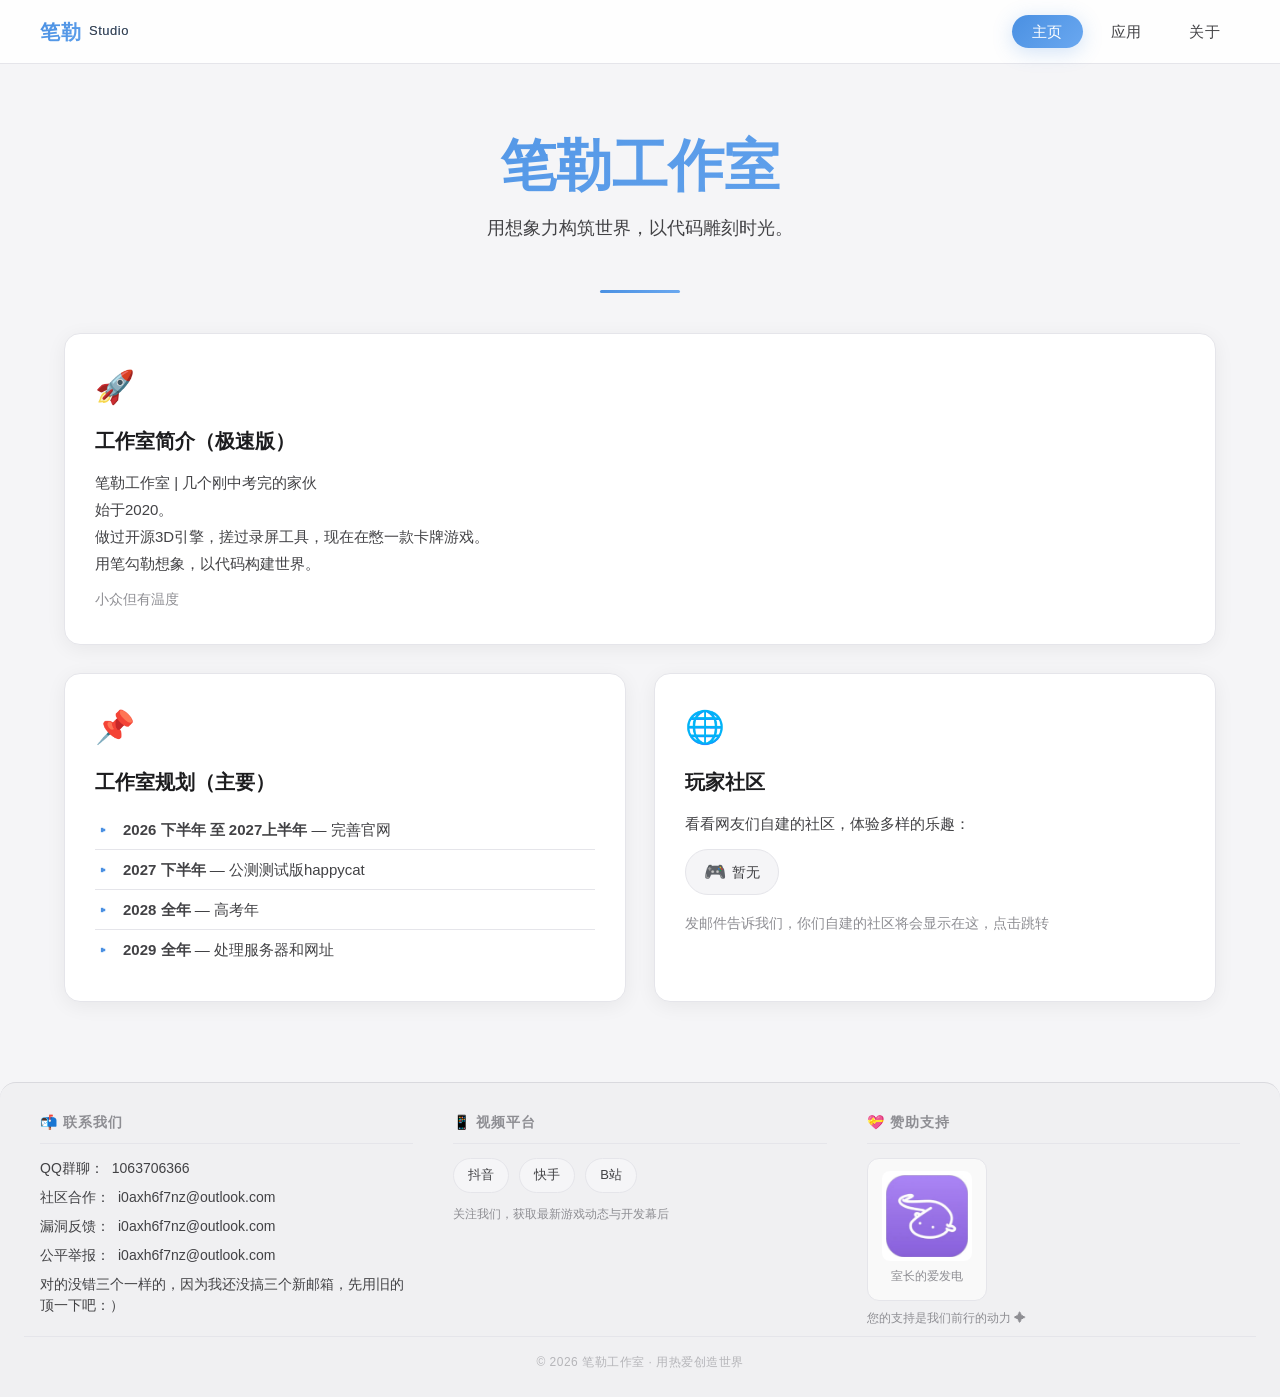
==== index.html @ 71ff9cd4 "Add files via upload" ====
<!DOCTYPE html>
<html lang="zh-CN">
<head>
    <meta charset="UTF-8" />
    <meta name="viewport" content="width=device-width, initial-scale=1.0, maximum-scale=1.0, user-scalable=no" />
    <title>笔勒工作室</title>
    <!-- 静态样式 -->
    <link rel="stylesheet" href="./website/CSS/style.css" />
</head>
<body>

    <nav id="navbar">
        <div class="nav-inner">
            <div class="brand">笔勒 <small>Studio</small></div>
            <ul class="nav-links">
                <li><a href="/" data-page="index">主页</a></li>
                <li><a href="/apps" data-page="apps">应用</a></li>
                <li><a href="/about_us" data-page="about">关于</a></li>
            </ul>
        </div>
    </nav>

    <main id="app"></main>

    <footer id="info-bar">
        <!-- 桌面端 -->
        <div class="info-inner">
            <div class="info-col">
                <h4>📬 联系我们</h4>
                <ul>
                    <li>QQ群聊：<a>1063706366</a></li>
                    <li>社区合作：<a href="mailto:i0axh6f7nz@outlook.com">i0axh6f7nz@outlook.com</a></li>
                    <li>漏洞反馈：<a href="mailto:i0axh6f7nz@outlook.com">i0axh6f7nz@outlook.com</a></li>
                    <li>公平举报：<a href="mailto:i0axh6f7nz@outlook.com">i0axh6f7nz@outlook.com</a></li>
                    <li>对的没错三个一样的，因为我还没搞三个新邮箱，先用旧的顶一下吧：）</li>
                </ul>
            </div>
            <div class="info-col">
                <h4>📱 视频平台</h4>
                <div class="platform-links">
                    <a href="https://www.douyin.com/user/MS4wLjABAAAAns3Lk1kvKhQoyeNfTAreSVo60zcfYZwSr_8qOq5JR1k" target="_blank">抖音</a>
                    <a href="https://www.kuaishou.com/profile/3xnqpncacsxa3de" target="_blank">快手</a>
                    <a href="https://space.bilibili.com/3546812094876201?spm_id_from=333.337.0.0" target="_blank">B站</a>
                </div>
                <p style="font-size:12px; color:var(--text-muted); margin-top:12px;">关注我们，获取最新游戏动态与开发幕后</p>
            </div>
            <div class="info-col">
                <h4>💝 赞助支持</h4>
                <div class="qr-grid">
                    <div class="qr-item">
                        <a href="https://ifdian.net/a/ye_chengbing" target="_blank">
                            <img src="./website/IMG/ifd.png" alt="室长的爱发电" loading="lazy" />
                            <span class="label">室长的爱发电</span>
                        </a>
                    </div>
                </div>
                <p style="font-size:12px; color:var(--text-muted); margin-top:8px;">您的支持是我们前行的动力 ✦</p>
            </div>
        </div>

        <!-- 移动端 -->
        <div class="info-mobile-tabs">
            <div class="tab-buttons" role="tablist">
                <p>点击查看对应项</p>
                <button class="active" data-tab="tab-contact" role="tab" aria-selected="true">📬 联系我们</button>
                <button data-tab="tab-platform" role="tab" aria-selected="false">📱 视频平台</button>
                <button data-tab="tab-sponsor" role="tab" aria-selected="false">💝 赞助支持</button>
            </div>
            <div class="tab-panels">
                <div class="tab-panel active" id="tab-contact" role="tabpanel">
                    <div class="info-col">
                        <h4>📬 联系我们</h4>
                        <ul>
                            <li>QQ群聊：<a>1063706366</a></li>
                            <li>社区合作：<a href="mailto:i0axh6f7nz@outlook.com">i0axh6f7nz@outlook.com</a></li>
                            <li>漏洞反馈：<a href="mailto:i0axh6f7nz@outlook.com">i0axh6f7nz@outlook.com</a></li>
                            <li>公平举报：<a href="mailto:i0axh6f7nz@outlook.com">i0axh6f7nz@outlook.com</a></li>
                            <li>对的没错三个一样的，因为我还没搞三个新邮箱，先用旧的顶一下吧：）</li>
                        </ul>
                    </div>
                </div>
                <div class="tab-panel" id="tab-platform" role="tabpanel">
                    <div class="info-col">
                        <h4>📱 视频平台</h4>
                        <div class="platform-links">
                            <a href="https://www.douyin.com/user/MS4wLjABAAAAns3Lk1kvKhQoyeNfTAreSVo60zcfYZwSr_8qOq5JR1k" target="_blank">抖音</a>
                            <a href="https://www.kuaishou.com/profile/3xnqpncacsxa3de" target="_blank">快手</a>
                            <a href="https://space.bilibili.com/3546812094876201?spm_id_from=333.337.0.0" target="_blank">B站</a>
                        </div>
                        <p style="font-size:12px; color:var(--text-muted); margin-top:12px;">关注我们，获取最新游戏动态与开发幕后</p>
                    </div>
                </div>
                <div class="tab-panel" id="tab-sponsor" role="tabpanel">
                    <div class="info-col">
                        <h4>💝 如果喜欢我们的作品，欢迎请开发者喝杯咖啡</h4>
                        <div class="qr-grid">
                            <div class="qr-item">
                                <a href="https://ifdian.net/a/ye_chengbing" target="_blank">
                                    <img src="./website/IMG/ifd.png" alt="室长的爱发电" loading="lazy" />
                                    <span class="label">室长的爱发电</span>
                                </a>
                            </div>
                        </div>
                        <p style="font-size:12px; color:var(--text-muted); margin-top:8px;">因为一些原因，目前还不能挂二维码到上面</p>
                    </div>
                </div>
            </div>
        </div>

        <div class="info-copyright"><span>© 2026 笔勒工作室 · 用热爱创造世界</span></div>
    </footer>

    <!-- 静态 JavaScript -->
    <script src="./website/JS/spa.js"></script>
    <script src="./website/JS/apps.js"></script>
    <script src="./website/JS/loading_footer.js"></script>
</body>
</html>
---- website/CSS/style.css ----
/* ========== 全局重置 & 基础 ========== */
* {
    margin: 0;
    padding: 0;
    box-sizing: border-box;
}

button {
    font-family: inherit;
    font-size: inherit;
    line-height: inherit;
    border: none;
    background: none;
    cursor: pointer;
    color: inherit;
    -webkit-tap-highlight-color: transparent;
    /* 去掉移动端点击高亮 */
    appearance: none;
    -webkit-appearance: none;
    /* 去除 iOS 默认圆角和内阴影 */
    border-radius: 0;
}

:root {
    --bg-primary: #f5f5f7;
    --bg-secondary: #ffffff;
    --bg-card: #ffffff;
    --text-primary: #1d1d1f;
    --text-secondary: #424245;
    --text-muted: #8e8e93;
    --border-color: #e5e5ea;
    --shadow: 0 4px 20px rgba(0, 0, 0, 0.06);
    --shadow-hover: 0 8px 40px rgba(0, 0, 0, 0.10);
    --radius: 16px;
    --transition: 0.3s cubic-bezier(0.4, 0, 0.2, 1);
    --nav-height: 64px;
    --footer-bg: #f0f0f2;
    --footer-border: #d9d9de;

    --accent: #4a90e2;
    --accent-light: #6aa8f0;
    --accent-dark: #2a6bb0;
    --accent-gradient: linear-gradient(135deg, var(--accent), var(--accent-light));
}

[data-theme="pink"] {
    --accent: #e86f9c;
    --accent-light: #f09bb9;
    --accent-dark: #c4507a;
    --accent-gradient: linear-gradient(135deg, var(--accent), var(--accent-light));
}

html {
    scroll-behavior: smooth;
}

body {
    font-family: -apple-system, BlinkMacSystemFont, "Segoe UI", Roboto, "PingFang SC", "Microsoft YaHei", sans-serif;
    background: var(--bg-primary);
    color: var(--text-primary);
    min-height: 100vh;
    display: flex;
    flex-direction: column;
    line-height: 1.6;
    padding-top: var(--nav-height);
    padding-bottom: 0;
}

a {
    color: var(--text-primary);
    text-decoration: none;
    transition: var(--transition);
}

a:hover {
    color: var(--accent);
}

::-webkit-scrollbar {
    width: 6px;
    height: 6px;
}
::-webkit-scrollbar-track {
    background: var(--bg-primary);
}
::-webkit-scrollbar-thumb {
    background: var(--accent);
    border-radius: 10px;
}
::-webkit-scrollbar-thumb:hover {
    background: var(--accent-dark);
}

/* ========== 导航栏（桌面端） ========== */
#navbar {
    position: fixed;
    top: 0;
    left: 0;
    right: 0;
    height: var(--nav-height);
    background: rgba(255, 255, 255, 0.85);
    backdrop-filter: blur(16px);
    -webkit-backdrop-filter: blur(16px);
    border-bottom: 1px solid var(--border-color);
    display: flex;
    align-items: center;
    justify-content: center;
    z-index: 1000;
    padding: 0 20px;
    transition: var(--transition);
}

#navbar .nav-inner {
    max-width: 1200px;
    width: 100%;
    display: flex;
    align-items: center;
    justify-content: space-between;
}

#navbar .brand {
    font-size: 20px;
    font-weight: 700;
    background: var(--accent-gradient);
    -webkit-background-clip: text;
    -webkit-text-fill-color: transparent;
    background-clip: text;
    letter-spacing: 0.5px;
    display: flex;
    align-items: center;
    gap: 8px;
}

#navbar .brand small {
    font-size: 13px;
    font-weight: 400;
    -webkit-text-fill-color: var(--text-secondary);
    background: none;
    color: var(--text-secondary);
}

#navbar .nav-links {
    display: flex;
    gap: 8px;
    list-style: none;
    align-items: center;
}

#navbar .nav-links a {
    padding: 8px 20px;
    border-radius: 30px;
    font-size: 15px;
    font-weight: 500;
    color: var(--text-secondary);
    transition: var(--transition);
    letter-spacing: 0.3px;
}

#navbar .nav-links a:hover {
    color: var(--text-primary);
    background: rgba(0, 0, 0, 0.04);
}

#navbar .nav-links a.active {
    color: #fff;
    background: var(--accent-gradient);
    box-shadow: 0 4px 20px rgba(74, 144, 226, 0.25);
}

[data-theme="pink"] #navbar .nav-links a.active {
    box-shadow: 0 4px 20px rgba(232, 111, 156, 0.25);
}

#navbar .nav-links a.active:hover {
    transform: translateY(-1px);
}

/* ========== 主内容 ========== */
#main-content {
    flex: 1;
    max-width: 1200px;
    width: 100%;
    margin: 0 auto;
    padding: 30px 24px 40px;
    position: relative;
}

#app {
    flex: 1;
    max-width: 1200px;
    width: 100%;
    margin: 0 auto;
    padding: 30px 24px 40px;
    position: relative;
}

/* ========== 通用页面标题（.page-hero） ========== */
.page-hero {
    text-align: center;
    padding: 32px 0 28px;
    position: relative;
}
.page-hero::after {
    content: '';
    position: absolute;
    bottom: 0;
    left: 50%;
    transform: translateX(-50%);
    width: 60px;
    height: 3px;
    background: var(--accent-gradient);
    border-radius: 10px;
}
.page-hero h1 {
    font-size: clamp(28px, 4.5vw, 44px);
    font-weight: 800;
    line-height: 1.2;
    margin-bottom: 8px;
    background: var(--accent-gradient);
    -webkit-background-clip: text;
    -webkit-text-fill-color: transparent;
    background-clip: text;
}
.page-hero p {
    font-size: clamp(15px, 1.2vw, 18px);
    color: var(--text-secondary);
    max-width: 560px;
    margin: 0 auto;
}

/* ========== 卡片基础样式（首页等） ========== */
.card {
    background: var(--bg-card);
    border: 1px solid var(--border-color);
    border-radius: var(--radius);
    padding: 28px 30px 32px;
    transition: var(--transition);
    box-shadow: var(--shadow);
}
.card:hover {
    border-color: var(--accent);
    box-shadow: var(--shadow-hover);
    transform: translateY(-2px);
}
.card .icon {
    font-size: 32px;
    margin-bottom: 12px;
    display: inline-block;
}
.card h3 {
    font-size: 20px;
    font-weight: 600;
    margin-bottom: 12px;
    color: var(--text-primary);
}
.card p,
.card li {
    color: var(--text-secondary);
    font-size: 15px;
    line-height: 1.8;
}
.card ul {
    list-style: none;
    padding: 0;
    margin-top: 8px;
}
.card ul li {
    padding: 6px 0 6px 28px;
    position: relative;
    border-bottom: 1px solid var(--border-color);
}
.card ul li:last-child {
    border-bottom: none;
}
.card ul li::before {
    content: '▸';
    position: absolute;
    left: 4px;
    color: var(--accent);
    font-weight: 700;
}
.card ul li a {
    color: var(--text-secondary);
    transition: var(--transition);
}
.card ul li a:hover {
    color: var(--accent);
    padding-left: 4px;
}

/* ========== 底部信息栏（桌面端三栏） ========== */
#info-bar {
    background: var(--footer-bg);
    border-top: 1px solid var(--footer-border);
    padding: 28px 24px 24px;
    margin-top: 40px;
    border-radius: var(--radius) var(--radius) 0 0;
    transition: var(--transition);
}

#info-bar .info-inner {
    max-width: 1200px;
    margin: 0 auto;
    display: flex;
    flex-wrap: wrap;
    gap: 24px 40px;
}

.info-col {
    flex: 1 1 200px;
    min-width: 180px;
}

.info-col h4 {
    font-size: 14px;
    font-weight: 600;
    color: var(--text-muted);
    letter-spacing: 1px;
    text-transform: uppercase;
    margin-bottom: 14px;
    border-bottom: 1px solid var(--border-color);
    padding-bottom: 10px;
}

.info-col ul {
    list-style: none;
    padding: 0;
}

.info-col ul li {
    margin-bottom: 8px;
    font-size: 14px;
    color: var(--text-secondary);
    display: flex;
    align-items: flex-start;
    gap: 8px;
    line-height: 1.5;
}

.info-col ul li .emoji {
    flex-shrink: 0;
    width: 20px;
    text-align: center;
}

.info-col ul li a {
    color: var(--text-secondary);
    transition: var(--transition);
    word-break: break-all;
}

.info-col ul li a:hover {
    color: var(--accent);
}

.qr-grid {
    display: flex;
    gap: 20px;
    flex-wrap: wrap;
    margin-top: 4px;
}

.qr-item {
    text-align: center;
    background: rgba(255, 255, 255, 0.6);
    padding: 12px 14px 14px;
    border-radius: 12px;
    border: 1px solid var(--border-color);
    transition: var(--transition);
    flex: 0 0 auto;
}

.qr-item:hover {
    border-color: var(--accent);
}

.qr-item img {
    width: 90px;
    height: 90px;
    border-radius: 8px;
    display: block;
    background: #fff;
    padding: 4px;
    object-fit: contain;
}

.qr-item .label {
    font-size: 12px;
    color: var(--text-muted);
    margin-top: 6px;
    display: block;
}

.platform-links {
    display: flex;
    flex-wrap: wrap;
    gap: 10px;
}

.platform-links a {
    display: inline-flex;
    align-items: center;
    gap: 6px;
    padding: 6px 14px;
    background: var(--bg-primary);
    border-radius: 20px;
    font-size: 13px;
    color: var(--text-secondary);
    border: 1px solid var(--border-color);
    transition: var(--transition);
}

.platform-links a:hover {
    background: var(--accent);
    color: #fff;
    border-color: var(--accent);
}

/* 移动端 Footer 标签切换（桌面隐藏） */
.info-mobile-tabs {
    display: none;
}

.info-copyright {
    text-align: center;
    font-size: 12px;
    color: var(--text-muted);
    padding-top: 16px;
    margin-top: 8px;
    border-top: 1px solid var(--border-color);
    letter-spacing: 0.5px;
}

.info-copyright span {
    opacity: 0.6;
}

/* ========== 移动端通用覆盖（导航移至底部） ========== */
@media (max-width: 768px) {
    body {
        padding-top: 0;
        padding-bottom: var(--nav-height);
    }

    #navbar {
        top: auto;
        bottom: 0;
        border-bottom: none;
        border-top: 1px solid var(--border-color);
        background: rgba(255, 255, 255, 0.92);
        backdrop-filter: blur(20px);
        -webkit-backdrop-filter: blur(20px);
        padding: 0 12px;
    }

    #navbar .brand {
        display: none;
    }

    #navbar .nav-inner {
        justify-content: center;
    }

    #navbar .nav-links {
        width: 100%;
        justify-content: space-around;
        gap: 0;
    }

    #navbar .nav-links a {
        padding: 8px 12px;
        font-size: 14px;
        border-radius: 30px;
        flex: 1;
        text-align: center;
        max-width: 100px;
    }

    #navbar .nav-links a.active {
        background: var(--accent-gradient);
        color: #fff;
    }

    /* 主内容内边距调整 */
    #main-content {
        padding: 20px 16px 20px;
    }

    /* 底部信息栏在移动端使用标签切换，隐藏桌面三栏 */
    #info-bar .info-inner {
        display: none !important;
    }

    .info-mobile-tabs {
        display: block !important;
    }

    /* 移动端标签面板显隐（通用） */
    .info-mobile-tabs .tab-panel {
        display: none;
        opacity: 0;
        transition: opacity 0.25s ease;
    }
    .info-mobile-tabs .tab-panel.active {
        display: block;
        opacity: 1;
    }

    .qr-grid {
        justify-content: center;
        gap: 16px;
    }

    .qr-item img {
        width: 80px;
        height: 80px;
    }

    .platform-links {
        justify-content: center;
    }

    .platform-links a {
        font-size: 12px;
        padding: 5px 12px;
    }

    .info-mobile-tabs .tab-panel .info-col ul li {
        font-size: 13px;
        gap: 6px;
    }

    .info-copyright {
        font-size: 11px;
        padding-top: 12px;
        margin-top: 4px;
    }

    /* 通用 page-hero 移动端调整 */
    .page-hero {
        padding: 20px 0 24px;
    }
    .page-hero h1 {
        font-size: 26px;
    }
    .page-hero p {
        font-size: 15px;
    }
}

/* 超小屏通用调整 */
@media (max-width: 400px) {
    #navbar .nav-links a {
        font-size: 12px;
        padding: 6px 8px;
        max-width: 80px;
    }
    .card h3 {
        font-size: 17px;
    }
    .card p,
    .card li {
        font-size: 14px;
    }
    .qr-item img {
        width: 68px;
        height: 68px;
    }
    .info-mobile-tabs .tab-buttons button {
        font-size: 12px;
        padding: 8px 6px;
    }
}

/* =============================================
   关于页桌面端样式（> 768px）
   ============================================= */
.about-content {
    max-width: 820px;
    margin: 32px auto 0;
    padding: 0 4px;
}

.about-section {
    margin-bottom: 48px;
    padding-bottom: 40px;
    border-bottom: 1px solid var(--border-color);
}
.about-section:last-of-type {
    border-bottom: none;
    margin-bottom: 0;
    padding-bottom: 0;
}

.about-section h2 {
    font-size: clamp(22px, 2.4vw, 30px);
    font-weight: 700;
    color: var(--text-primary);
    margin-bottom: 16px;
    letter-spacing: -0.3px;
    display: flex;
    align-items: center;
    gap: 12px;
}
.about-section h2::before {
    content: '';
    display: inline-block;
    width: 6px;
    height: 28px;
    background: var(--accent-gradient);
    border-radius: 6px;
    flex-shrink: 0;
}

.about-section p {
    font-size: clamp(15px, 1.05vw, 17px);
    line-height: 1.9;
    color: var(--text-secondary);
    margin-bottom: 14px;
}
.about-section p:last-child {
    margin-bottom: 0;
}

.about-section strong {
    color: var(--text-primary);
    font-weight: 600;
}

.about-section a {
    color: var(--accent);
    text-decoration: none;
    font-weight: 500;
    transition: var(--transition);
    border-bottom: 1px solid transparent;
}
.about-section a:hover {
    border-bottom-color: var(--accent);
    color: var(--accent-dark);
}


.about-section blockquote {
    margin: 24px 0 8px 0;
    padding: 20px 28px 20px 32px;
    background: var(--bg-primary);
    border-left: 4px solid var(--accent);
    border-radius: 0 var(--radius) var(--radius) 0;
    font-style: italic;
    color: var(--text-primary);
    font-size: clamp(16px, 1.1vw, 19px);
    line-height: 1.8;
    position: relative;
}
.about-section blockquote p {
    margin-bottom: 0;
    color: var(--text-primary);
    font-style: italic;
}
.about-section blockquote::before {
    content: '"';
    font-size: 48px;
    color: var(--accent);
    opacity: 0.25;
    position: absolute;
    top: -6px;
    left: 8px;
    font-family: Georgia, serif;
    line-height: 1;
}

.about-footer-contact {
    margin-top: 32px;
    padding-top: 24px;
    border-top: 1px solid var(--border-color);
    text-align: center;
    font-size: 16px;
    color: var(--text-secondary);
}
.about-footer-contact a {
    color: var(--accent);
    font-weight: 500;
    text-decoration: none;
    transition: var(--transition);
}
.about-footer-contact a:hover {
    color: var(--accent-dark);
    text-decoration: underline;
}

/* =============================================
   应用页桌面端样式（> 768px）
   ============================================= */

/* ---- 筛选栏 ---- */
.filter-bar {
    display: flex;
    flex-wrap: wrap;
    align-items: center;
    justify-content: center;
    gap: 10px 14px;
    margin: 24px 0 20px;
    padding: 8px 0;
}
.filter-bar .filter-label {
    font-size: 14px;
    font-weight: 600;
    color: var(--text-muted);
    letter-spacing: 0.5px;
    margin-right: 4px;
}
.filter-btn {
    padding: 6px 20px;
    border-radius: 30px;
    border: 1px solid var(--border-color);
    background: transparent;
    font-size: 14px;
    font-weight: 500;
    color: var(--text-secondary);
    cursor: pointer;
    transition: var(--transition);
    font-family: inherit;
    line-height: 1.4;
}
.filter-btn:hover {
    background: rgba(0, 0, 0, 0.04);
    border-color: var(--accent);
}
.filter-btn.active {
    background: var(--accent-gradient);
    color: #fff;
    border-color: transparent;
    box-shadow: 0 4px 20px rgba(74, 144, 226, 0.2);
}
[data-theme="pink"] .filter-btn.active {
    box-shadow: 0 4px 20px rgba(232, 111, 156, 0.2);
}

/* ---- 搜索框 ---- */
.search-wrapper {
    display: flex;
    justify-content: center;
    margin: 0 0 28px;
}
.search-box {
    display: flex;
    align-items: center;
    background: var(--bg-card);
    border: 1px solid var(--border-color);
    border-radius: 40px;
    padding: 6px 6px 6px 20px;
    width: 100%;
    max-width: 440px;
    transition: var(--transition);
    box-shadow: var(--shadow);
}
.search-box:focus-within {
    border-color: var(--accent);
    box-shadow: 0 4px 24px rgba(74, 144, 226, 0.12);
}
.search-box .search-icon {
    font-size: 18px;
    opacity: 0.5;
    margin-right: 8px;
    line-height: 1;
}
.search-box input {
    flex: 1;
    border: none;
    outline: none;
    background: transparent;
    font-size: 15px;
    color: var(--text-primary);
    padding: 10px 0;
    font-family: inherit;
    min-width: 0;
}
.search-box input::placeholder {
    color: var(--text-muted);
    opacity: 0.7;
}
.search-box .search-clear {
    background: none;
    border: none;
    font-size: 18px;
    cursor: pointer;
    padding: 0 12px;
    opacity: 0.3;
    transition: var(--transition);
    color: var(--text-secondary);
    display: none;
}
.search-box .search-clear.visible {
    display: block;
    opacity: 0.5;
}
.search-box .search-clear.visible:hover {
    opacity: 1;
}

/* ---- 应用卡片网格 ---- */
.app-grid {
    display: grid;
    grid-template-columns: repeat(3, 1fr);
    gap: 28px;
    margin-top: 8px;
}

.app-card {
    background: var(--bg-card);
    border: 1px solid var(--border-color);
    border-radius: var(--radius);
    padding: 24px 24px 28px;
    transition: var(--transition);
    box-shadow: var(--shadow);
    display: flex;
    flex-direction: column;
    position: relative;
}
.app-card:hover {
    border-color: var(--accent);
    box-shadow: var(--shadow-hover);
    transform: translateY(-4px);
}
.app-card .app-icon {
    font-size: 48px;
    line-height: 1;
    margin-bottom: 12px;
    display: inline-block;
    width: 64px;
    height: 64px;
    background: var(--bg-primary);
    border-radius: 16px;
    display: flex;
    align-items: center;
    justify-content: center;
    font-size: 34px;
    border: 1px solid var(--border-color);
    flex-shrink: 0;
}
.app-card .app-name {
    font-size: 20px;
    font-weight: 700;
    color: var(--text-primary);
    margin: 4px 0 4px;
    line-height: 1.3;
}
.app-card .app-version {
    font-size: 14px;
    color: var(--text-secondary);
    line-height: 1.6;
    margin: 4px 0 12px;
    flex: 1;
}

/* 调整外层容器为 flex，消除间距 */
.app-card .app-action {
    display: flex;
    align-items: stretch;      /* 使两个子项高度一致 */
    gap: 0;                    /* 无缝隙 */
    flex-wrap: wrap;           /* 小屏时自动换行 */
}

/* 下载按钮 —— 左半胶囊 */
.app-card .app-action .download-btn {
    border-radius: 30px 0 0 30px;   /* 左侧圆，右侧直 */
    margin-right: 0;                /* 移除默认外边距 */
    /* 保留原有样式：背景、字体、阴影等，但可微调 */
    background: var(--accent-gradient);
    color: #fff;
    font-size: 14px;
    font-weight: 600;
    padding: 8px 20px;              /* 可根据需要调整 */
    border: none;
    cursor: pointer;
    transition: var(--transition);
    font-family: inherit;
    box-shadow: 0 4px 16px rgba(74, 144, 226, 0.2);
    /* 确保无额外边距 */
}

/* 下拉选择框 —— 右半胶囊 */
.app-card .app-action .platform-select {
    border-radius: 0 30px 30px 0;   /* 右侧圆，左侧直 */
    background: var(--accent-gradient);
    color: #fff;
    font-size: 14px;
    font-weight: 600;
    padding: 8px 10px;              /* 可根据需要调整 */
    border: none;
    cursor: pointer;
    transition: var(--transition);
    font-family: inherit;
    box-shadow: 0 4px 16px rgba(74, 144, 226, 0.2);
    background-repeat: no-repeat;
    transition: var(--transition);
}

/* 悬停效果（统一微亮） */
.app-card .app-action .download-btn:hover,
.app-card .app-action .platform-select:hover {
    filter: brightness(1.05);
}

/* 下拉选项文字颜色（适配深色背景） */
.app-card .app-action .platform-select option {
    background: #fff;
    color: #333;
}

[data-theme="pink"] .app-card .app-action .btn-download {
    box-shadow: 0 4px 16px rgba(232, 111, 156, 0.2);
}
.app-card .app-action .btn-download:hover {
    transform: translateY(-2px);
    box-shadow: 0 6px 28px rgba(74, 144, 226, 0.3);
}
.app-card .app-action .btn-download:active {
    transform: scale(0.96);
}

/* ---- 空状态 ---- */
.empty-state {
    grid-column: 1 / -1;
    text-align: center;
    padding: 60px 20px;
    color: var(--text-muted);
}
.empty-state .empty-icon {
    font-size: 56px;
    margin-bottom: 12px;
    opacity: 0.5;
}
.empty-state p {
    font-size: 16px;
}

/* ---- 应用计数 ---- */
.app-count {
    text-align: center;
    font-size: 14px;
    color: var(--text-muted);
    margin-top: 8px;
    margin-bottom: -8px;
}
.app-count strong {
    color: var(--text-secondary);
    font-weight: 600;
}

/* ---- 卡片过渡 ---- */
.app-card {
    transition: opacity 0.25s ease, transform 0.25s ease, border-color 0.25s ease, box-shadow 0.25s ease;
}
.app-card.hidden {
    display: none;
}
.app-card {
    display: flex;
    flex-direction: column;
}
.app-card .app-desc {
    flex: 1;
}
.app-card .app-action {
    margin-top: auto;
}
.pagination {
    display: flex;
    justify-content: center;
    align-items: center;
    gap: 20px;
    margin-top: 40px;
    padding-top: 20px;
    border-top: 1px solid var(--border-color);
}
.page-btn {
    padding: 8px 24px;
    border-radius: 30px;
    border: 1px solid var(--border-color);
    background: var(--bg-card);
    font-size: 14px;
    font-weight: 500;
    color: var(--text-secondary);
    cursor: pointer;
    transition: var(--transition);
    font-family: inherit;
}
.page-btn:hover:not(:disabled) {
    background: var(--accent-gradient);
    color: #fff;
    border-color: transparent;
    box-shadow: 0 4px 16px rgba(74, 144, 226, 0.2);
}
.page-btn:disabled {
    opacity: 0.4;
    cursor: not-allowed;
}
.page-info {
    font-size: 14px;
    color: var(--text-muted);
    min-width: 80px;
    text-align: center;
}

/* =============================================
   首页桌面端样式
   ============================================= */
/* ---- 英雄区 ---- */
.hero {
    text-align: center;
    padding: 40px 0 50px;
    position: relative;
}

.hero::after {
    content: '';
    position: absolute;
    bottom: 0;
    left: 50%;
    transform: translateX(-50%);
    width: 80px;
    height: 3px;
    background: var(--accent-gradient);
    border-radius: 10px;
}

.hero h1 {
    font-size: clamp(32px, 6vw, 56px);
    font-weight: 800;
    line-height: 1.15;
    margin-bottom: 16px;
    background: var(--accent-gradient);
    -webkit-background-clip: text;
    -webkit-text-fill-color: transparent;
    background-clip: text;
}

.hero p {
    font-size: clamp(16px, 1.4vw, 20px);
    color: var(--text-secondary);
    max-width: 640px;
    margin: 0 auto;
}

/* ---- 首页网格 ---- */
.content-grid {
    display: grid;
    grid-template-columns: 1fr 1fr;
    gap: 28px;
    margin-top: 40px;
}

/* ---- 全宽卡片 ---- */
.card-full {
    grid-column: 1 / -1;
}

/* ---- 社区链接 ---- */
.community-links {
    display: flex;
    flex-wrap: wrap;
    gap: 12px;
    margin-top: 12px;
}

.community-links a {
    display: inline-flex;
    align-items: center;
    gap: 6px;
    padding: 8px 18px;
    background: var(--bg-primary);
    border-radius: 30px;
    border: 1px solid var(--border-color);
    font-size: 14px;
    color: var(--text-secondary);
    transition: var(--transition);
}

.community-links a:hover {
    background: var(--accent);
    color: #fff;
    border-color: var(--accent);
    transform: translateY(-2px);
    box-shadow: 0 4px 20px rgba(74, 144, 226, 0.15);
}

[data-theme="pink"] .community-links a:hover {
    box-shadow: 0 4px 20px rgba(232, 111, 156, 0.15);
}

.community-links a .badge {
    font-size: 18px;
}

/* =============================================
   移动端覆盖（针对各页）
   ============================================= */

/* ---- 关于页移动端 ---- */
@media (max-width: 768px) {
    .about-content {
        margin-top: 24px;
        padding: 0 2px;
    }
    .about-section {
        margin-bottom: 32px;
        padding-bottom: 28px;
    }
    .about-section h2 {
        font-size: 20px;
        gap: 10px;
    }
    .about-section h2::before {
        height: 22px;
        width: 5px;
    }
    .about-section p {
        font-size: 15px;
        line-height: 1.85;
    }
    .about-section blockquote {
        padding: 16px 18px 16px 24px;
        font-size: 15px;
        margin: 20px 0 4px 0;
    }
    .about-section blockquote::before {
        font-size: 36px;
        top: -2px;
        left: 6px;
    }
    .about-footer-contact {
        font-size: 14px;
        margin-top: 24px;
        padding-top: 20px;
    }
}
@media (max-width: 400px) {
    .about-section h2 {
        font-size: 18px;
    }
    .about-section p {
        font-size: 14px;
    }
    .about-section blockquote {
        font-size: 14px;
        padding: 14px 14px 14px 20px;
    }
}

/* ---- 应用页移动端 ---- */
@media (max-width: 768px) {
    .filter-bar {
        flex-wrap: nowrap;
        overflow-x: auto;
        justify-content: flex-start;
        gap: 8px 12px;
        padding: 4px 0 12px;
        margin: 12px 0 8px;
        -webkit-overflow-scrolling: touch;
        scrollbar-width: none;
    }
    .filter-bar::-webkit-scrollbar {
        display: none;
    }
    .filter-bar .filter-label {
        flex-shrink: 0;
        font-size: 13px;
    }
    .filter-btn {
        flex-shrink: 0;
        padding: 5px 16px;
        font-size: 13px;
    }

    .search-wrapper {
        margin: 0 0 16px;
    }
    .search-box {
        max-width: 100%;
        padding: 4px 4px 4px 16px;
    }
    .search-box input {
        font-size: 14px;
        padding: 8px 0;
    }

    .app-grid {
        grid-template-columns: repeat(2, 1fr);
        gap: 16px;
        margin-top: 4px;
    }
    .app-card {
        padding: 18px 16px 20px;
    }
    .app-card .app-icon {
        width: 52px;
        height: 52px;
        font-size: 28px;
        border-radius: 14px;
    }
    .app-card .app-name {
        font-size: 17px;
    }
    .app-card .app-desc {
        font-size: 13px;
        margin: 2px 0 8px;
    }
    .app-card .app-tags {
        gap: 6px;
        margin: 4px 0 10px;
    }
    .app-card .app-tags .tag {
        font-size: 11px;
        padding: 1px 12px;
    }
    .app-card .app-action .btn-download {
        padding: 6px 18px;
        font-size: 13px;
    }

    .app-count {
        font-size: 13px;
        margin-top: 4px;
    }

    .empty-state {
        padding: 40px 16px;
    }
    .empty-state .empty-icon {
        font-size: 42px;
    }

    .pagination {
        gap: 12px;
        margin-top: 28px;
        padding-top: 16px;
    }
    .page-btn {
        padding: 6px 16px;
        font-size: 13px;
    }
    .page-info {
        font-size: 13px;
        min-width: 60px;
    }
}
@media (max-width: 400px) {
    .app-grid {
        grid-template-columns: 1fr;
        gap: 14px;
    }
    .app-card {
        padding: 16px 14px 18px;
    }
    .app-card .app-icon {
        width: 44px;
        height: 44px;
        font-size: 24px;
    }
    .app-card .app-name {
        font-size: 16px;
    }
    .filter-btn {
        font-size: 12px;
        padding: 4px 14px;
    }
    .search-box input {
        font-size: 13px;
    }
}

/* ---- 首页移动端 ---- */
@media (max-width: 768px) {
    .content-grid {
        grid-template-columns: 1fr;
        gap: 20px;
        margin-top: 28px;
    }
    .card-full {
        grid-column: 1;
    }
    .hero {
        padding: 20px 0 36px;
    }
    .hero h1 {
        font-size: 28px;
    }
    .community-links a {
        font-size: 13px;
        padding: 6px 14px;
    }
}
@media (max-width: 400px) {
    .hero h1 {
        font-size: 24px;
    }
    .community-links a {
        font-size: 12px;
        padding: 5px 10px;
    }
}
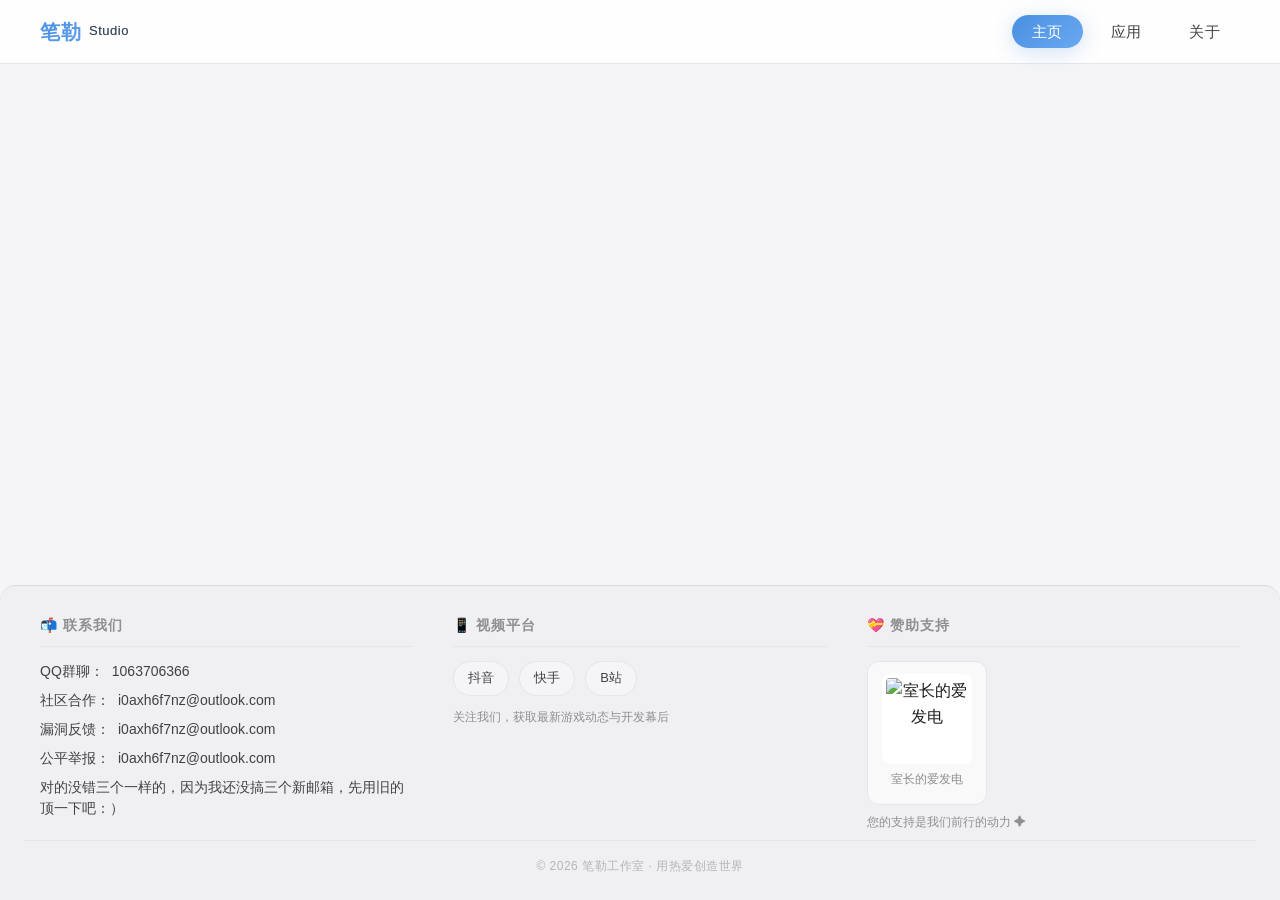
==== commit d5ea6fb7: "Update index.html" ====
--- a/index.html
+++ b/index.html
@@ -5,7 +5,8 @@
     <meta name="viewport" content="width=device-width, initial-scale=1.0, maximum-scale=1.0, user-scalable=no" />
     <title>笔勒工作室</title>
     <!-- 静态样式 -->
-    <link rel="stylesheet" href="./website/CSS/style.css" />
+    <link rel="stylesheet" href="website/CSS/style.css" />
+    <base href="/bile/">
 </head>
 <body>
 
@@ -13,9 +14,9 @@
         <div class="nav-inner">
             <div class="brand">笔勒 <small>Studio</small></div>
             <ul class="nav-links">
-                <li><a href="/" data-page="index">主页</a></li>
-                <li><a href="/apps" data-page="apps">应用</a></li>
-                <li><a href="/about_us" data-page="about">关于</a></li>
+                <li><a href="./" data-page="index" class="active">主页</a></li>
+                <li><a href="./apps" data-page="apps">应用</a></li>
+                <li><a href="./about_us" data-page="about">关于</a></li>
             </ul>
         </div>
     </nav>
@@ -49,7 +50,7 @@
                 <div class="qr-grid">
                     <div class="qr-item">
                         <a href="https://ifdian.net/a/ye_chengbing" target="_blank">
-                            <img src="./website/IMG/ifd.png" alt="室长的爱发电" loading="lazy" />
+                            <img src="website/IMG/ifd.png" alt="室长的爱发电" loading="lazy" />
                             <span class="label">室长的爱发电</span>
                         </a>
                     </div>
@@ -96,7 +97,7 @@
                         <div class="qr-grid">
                             <div class="qr-item">
                                 <a href="https://ifdian.net/a/ye_chengbing" target="_blank">
-                                    <img src="./website/IMG/ifd.png" alt="室长的爱发电" loading="lazy" />
+                                    <img src="website/IMG/ifd.png" alt="室长的爱发电" loading="lazy" />
                                     <span class="label">室长的爱发电</span>
                                 </a>
                             </div>
@@ -111,8 +112,8 @@
     </footer>
 
     <!-- 静态 JavaScript -->
-    <script src="./website/JS/spa.js"></script>
-    <script src="./website/JS/apps.js"></script>
-    <script src="./website/JS/loading_footer.js"></script>
+    <script src="website/JS/spa.js"></script>
+    <script src="website/JS/apps.js"></script>
+    <script src="website/JS/loading_footer.js"></script>
 </body>
 </html>
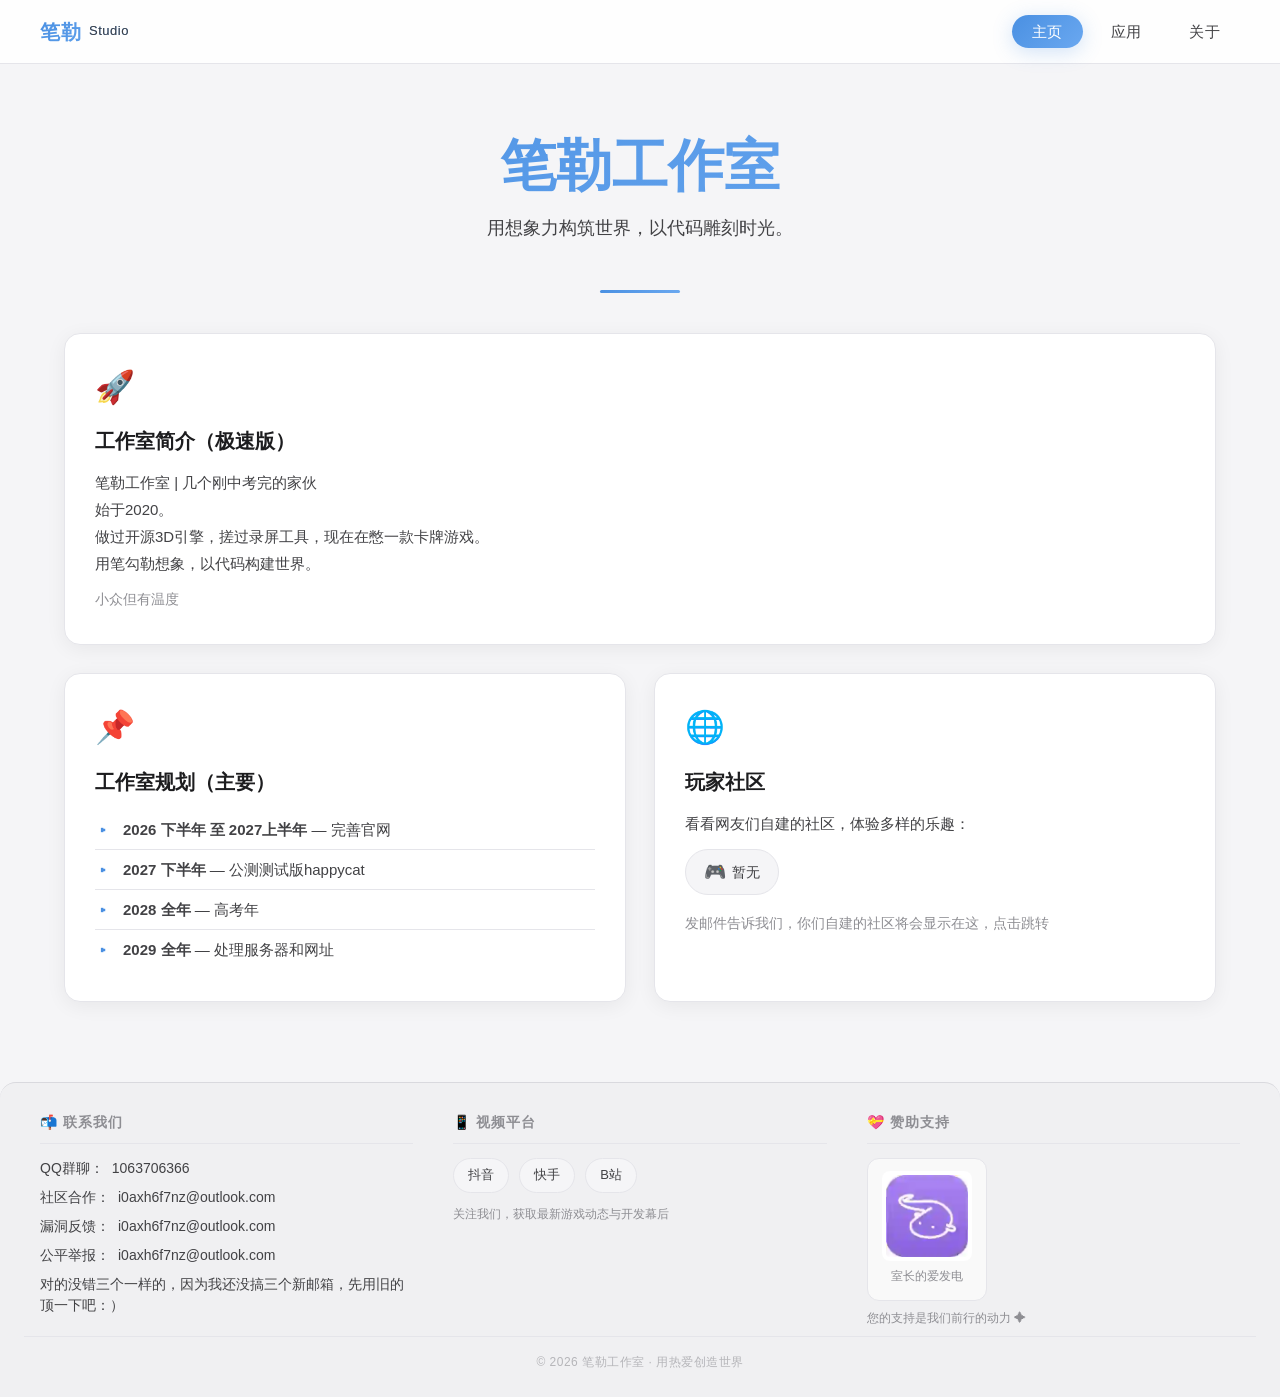
==== commit 563fdb9e: "Update index.html" ====
--- a/index.html
+++ b/index.html
@@ -5,8 +5,7 @@
     <meta name="viewport" content="width=device-width, initial-scale=1.0, maximum-scale=1.0, user-scalable=no" />
     <title>笔勒工作室</title>
     <!-- 静态样式 -->
-    <link rel="stylesheet" href="website/CSS/style.css" />
-    <base href="/bile/">
+    <link rel="stylesheet" href="./website/CSS/style.css" />
 </head>
 <body>
 
@@ -14,9 +13,9 @@
         <div class="nav-inner">
             <div class="brand">笔勒 <small>Studio</small></div>
             <ul class="nav-links">
-                <li><a href="./" data-page="index" class="active">主页</a></li>
-                <li><a href="./apps" data-page="apps">应用</a></li>
-                <li><a href="./about_us" data-page="about">关于</a></li>
+                <li><a data-page="index" class="active">主页</a></li>
+                <li><a data-page="apps">应用</a></li>
+                <li><a data-page="about">关于</a></li>
             </ul>
         </div>
     </nav>
@@ -50,7 +49,7 @@
                 <div class="qr-grid">
                     <div class="qr-item">
                         <a href="https://ifdian.net/a/ye_chengbing" target="_blank">
-                            <img src="website/IMG/ifd.png" alt="室长的爱发电" loading="lazy" />
+                            <img src="./website/IMG/ifd.webp" alt="室长的爱发电" loading="lazy" />
                             <span class="label">室长的爱发电</span>
                         </a>
                     </div>
@@ -97,7 +96,7 @@
                         <div class="qr-grid">
                             <div class="qr-item">
                                 <a href="https://ifdian.net/a/ye_chengbing" target="_blank">
-                                    <img src="website/IMG/ifd.png" alt="室长的爱发电" loading="lazy" />
+                                    <img src="./website/IMG/ifd.webp" alt="室长的爱发电" loading="lazy" />
                                     <span class="label">室长的爱发电</span>
                                 </a>
                             </div>
@@ -112,8 +111,8 @@
     </footer>
 
     <!-- 静态 JavaScript -->
-    <script src="website/JS/spa.js"></script>
-    <script src="website/JS/apps.js"></script>
-    <script src="website/JS/loading_footer.js"></script>
+    <script src="./website/JS/spa.js"></script>
+    <script src="./website/JS/apps.js"></script>
+    <script src="./website/JS/loading_footer.js"></script>
 </body>
 </html>
--- a/website/CSS/style.css
+++ b/website/CSS/style.css
@@ -845,7 +845,7 @@
     margin: 4px 0 4px;
     line-height: 1.3;
 }
-.app-card .app-version {
+.app-card .app-information {
     font-size: 14px;
     color: var(--text-secondary);
     line-height: 1.6;
@@ -860,6 +860,13 @@
     gap: 0;                    /* 无缝隙 */
     flex-wrap: wrap;           /* 小屏时自动换行 */
 }
+
+.app-card .btn-other {
+    font-size: 14px;
+    font-weight: 700;
+    padding: 8px 20px;
+}
+
 
 /* 下载按钮 —— 左半胶囊 */
 .app-card .app-action .download-btn {
@@ -880,20 +887,59 @@
 }
 
 /* 下拉选择框 —— 右半胶囊 */
-.app-card .app-action .platform-select {
-    border-radius: 0 30px 30px 0;   /* 右侧圆，左侧直 */
+/* ---------- 自定义右胶囊（跑马灯容器） ---------- */
+.app-card .app-action .custom-select-wrapper {
+    position: relative;
+    flex: 1;                     /* 占据剩余宽度，与左按钮拼合 */
+    min-width: 80px;             /* 保证最小宽度 */
+    max-width: 250px;             /* 保证最大宽度 */
+    border-radius: 0 30px 30px 0;
     background: var(--accent-gradient);
+    box-shadow: 0 4px 16px rgba(74, 144, 226, 0.2);
+    overflow: hidden;            /* 跑马灯溢出隐藏 */
+    cursor: pointer;
+}
+
+/* 跑马灯文本容器（两份文字并排） */
+.app-card .app-action .custom-select-wrapper .scroll-text {
+    display: flex;
+    white-space: nowrap;
+    padding: 8px 10px;
     color: #fff;
     font-size: 14px;
     font-weight: 600;
-    padding: 8px 10px;              /* 可根据需要调整 */
+    font-family: inherit;
+    animation: scroll 5s linear infinite;  /* 一直滚动 */
+    position: relative;   /* 关键：让 left 生效 */
+}
+
+/* 跑马灯关键帧（与之前相同） */
+@keyframes scroll {
+    0%   { left: 100%; }   /* 从容器最右侧外面开始 */
+    100% { left: -110%; }  /* 到容器最左侧外面结束 */
+}
+
+/* 覆盖原生 select，保持透明但可点击 */
+.app-card .app-action .custom-select-wrapper select {
+    position: absolute;
+    top: 0;
+    left: 0;
+    width: 100%;
+    height: 100%;
+    opacity: 0;
+    cursor: pointer;
+    font-family: inherit;
+    font-size: 14px;
     border: none;
-    cursor: pointer;
-    transition: var(--transition);
-    font-family: inherit;
-    box-shadow: 0 4px 16px rgba(74, 144, 226, 0.2);
-    background-repeat: no-repeat;
-    transition: var(--transition);
+    background: transparent;
+    /* 移除默认样式 */
+    -webkit-appearance: none;
+    appearance: none;
+}
+
+/* 可选：悬浮效果 */
+.app-card .app-action .custom-select-wrapper:hover {
+    filter: brightness(1.05);
 }
 
 /* 悬停效果（统一微亮） */
